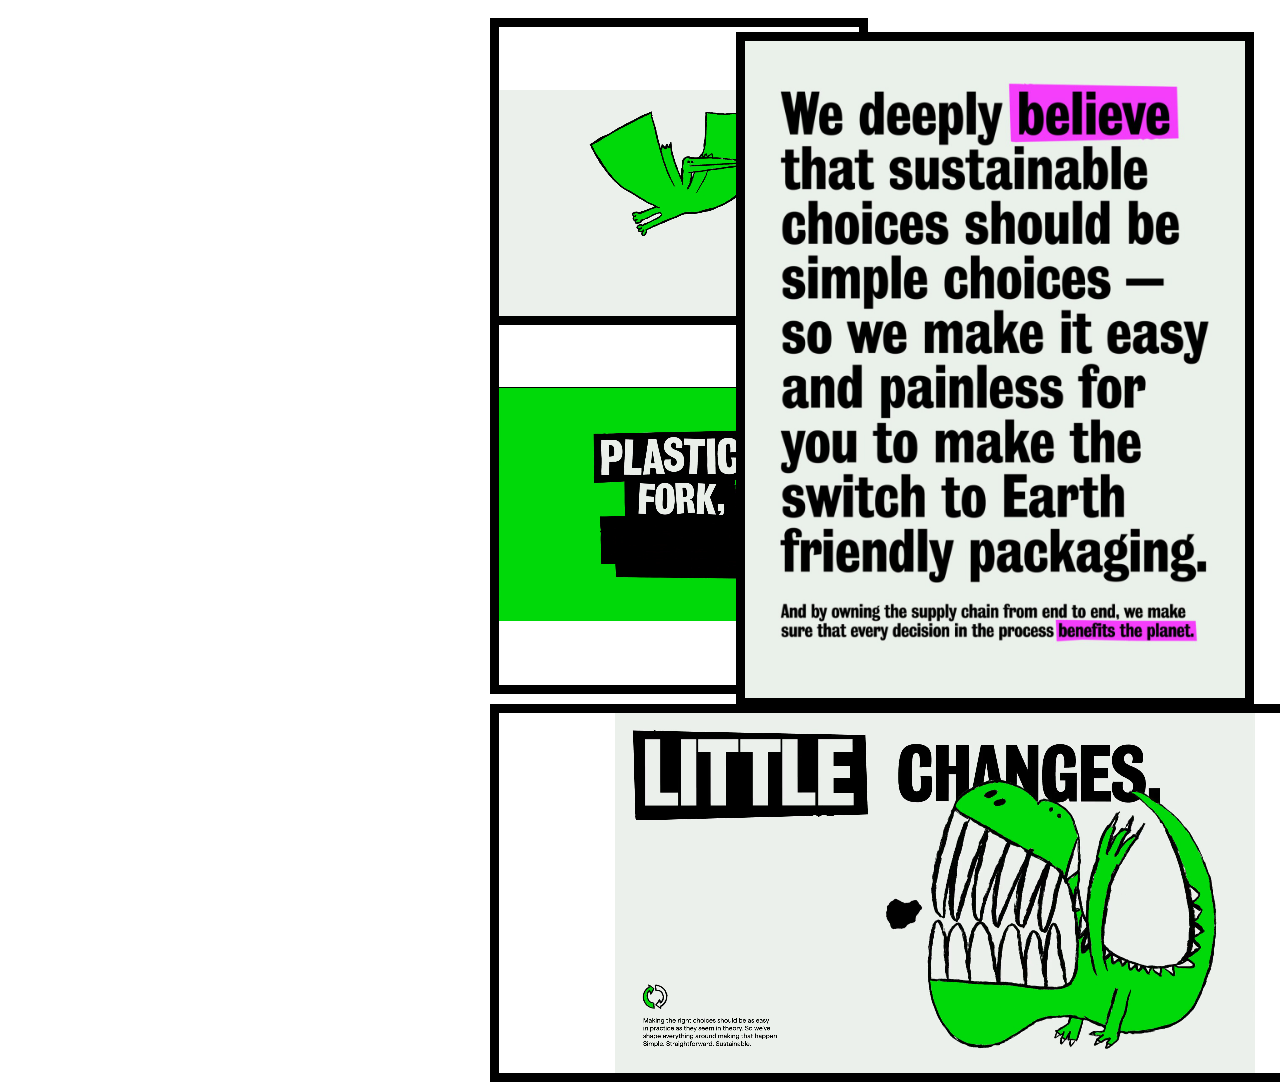
==== Dia3/index.html @ e2a4edea "subido" ====
<!DOCTYPE html>
<html lang="en">
<head>
    <meta charset="UTF-8">
    <meta name="viewport" content="width=device-width, initial-scale=1.0">
    <title>Document</title>
    <link rel="stylesheet" href="style.css">
</head>
<body>
    <div class="video">
        <video class="item1" autoplay muted loop src="videos/video1.mp4" width="360px" height="360px"></video>
        <video class="item2" autoplay muted loop src="videos/video2.mp4" width="360px" height="360px"></video>
        <video class="item3" autoplay muted loop src="videos/video3.mp4" width="872px" height="360px"></video>
    </div>
    <div class="imagenes">
        <img class="img1" src="imagenes/imagen1.jpeg" width="500px" height="657px" alt="">
    </div>
</body>
</html>
---- Dia3/style.css ----
body{
    background-color: linear-gradient();
    margin-left: 480px;
}
.video{
    display: grid;
    gap: 10px;
    padding: 10px;
    border: 20vh;
    align-items: center;
}
.item1{
    border: 9px solid black;
}
.item2{
    border: 9px solid black;
    margin-top: -10vh;
}
.item3{
    border: 9px solid black;
}
.imagenes{
    display: grid;
    grid-template-columns: auto auto;
    margin-top: -117.8vh;
    margin-left: 20vw;
}
.img1{
    border: 9px solid black;
}
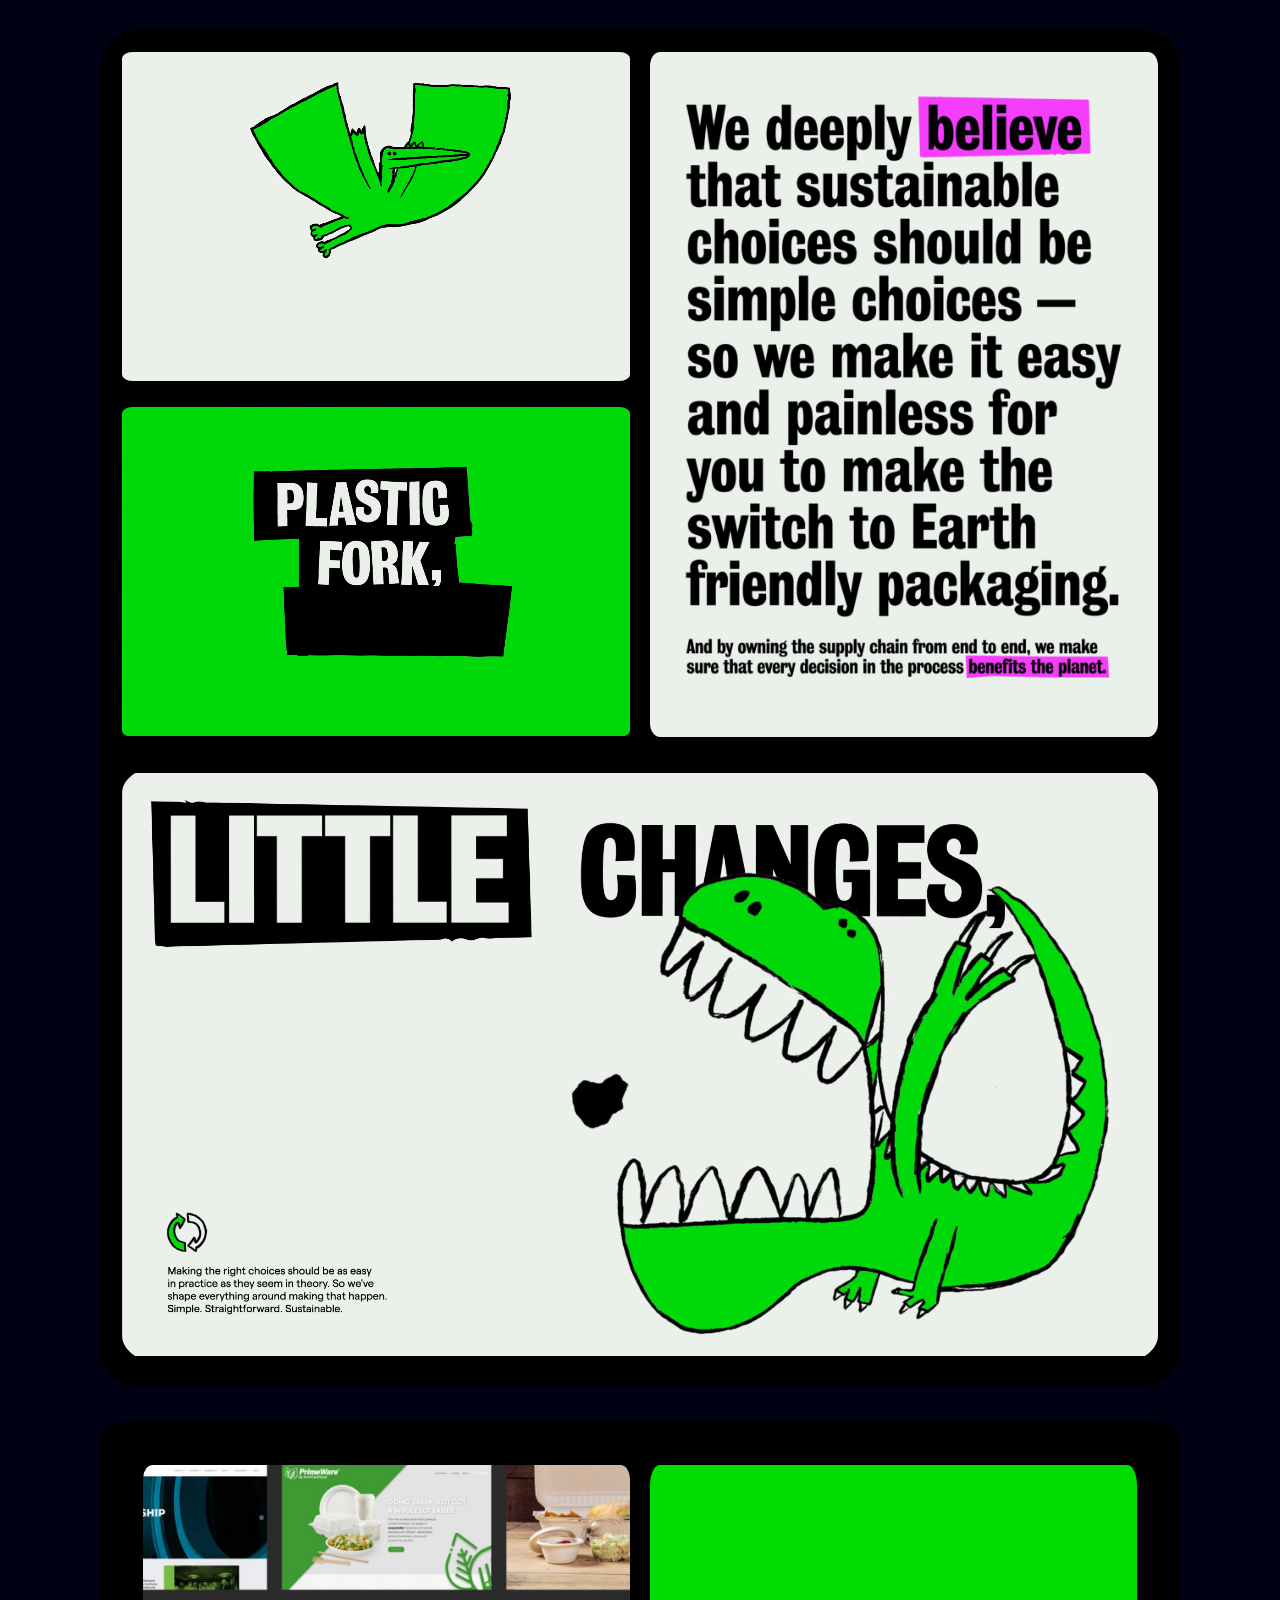
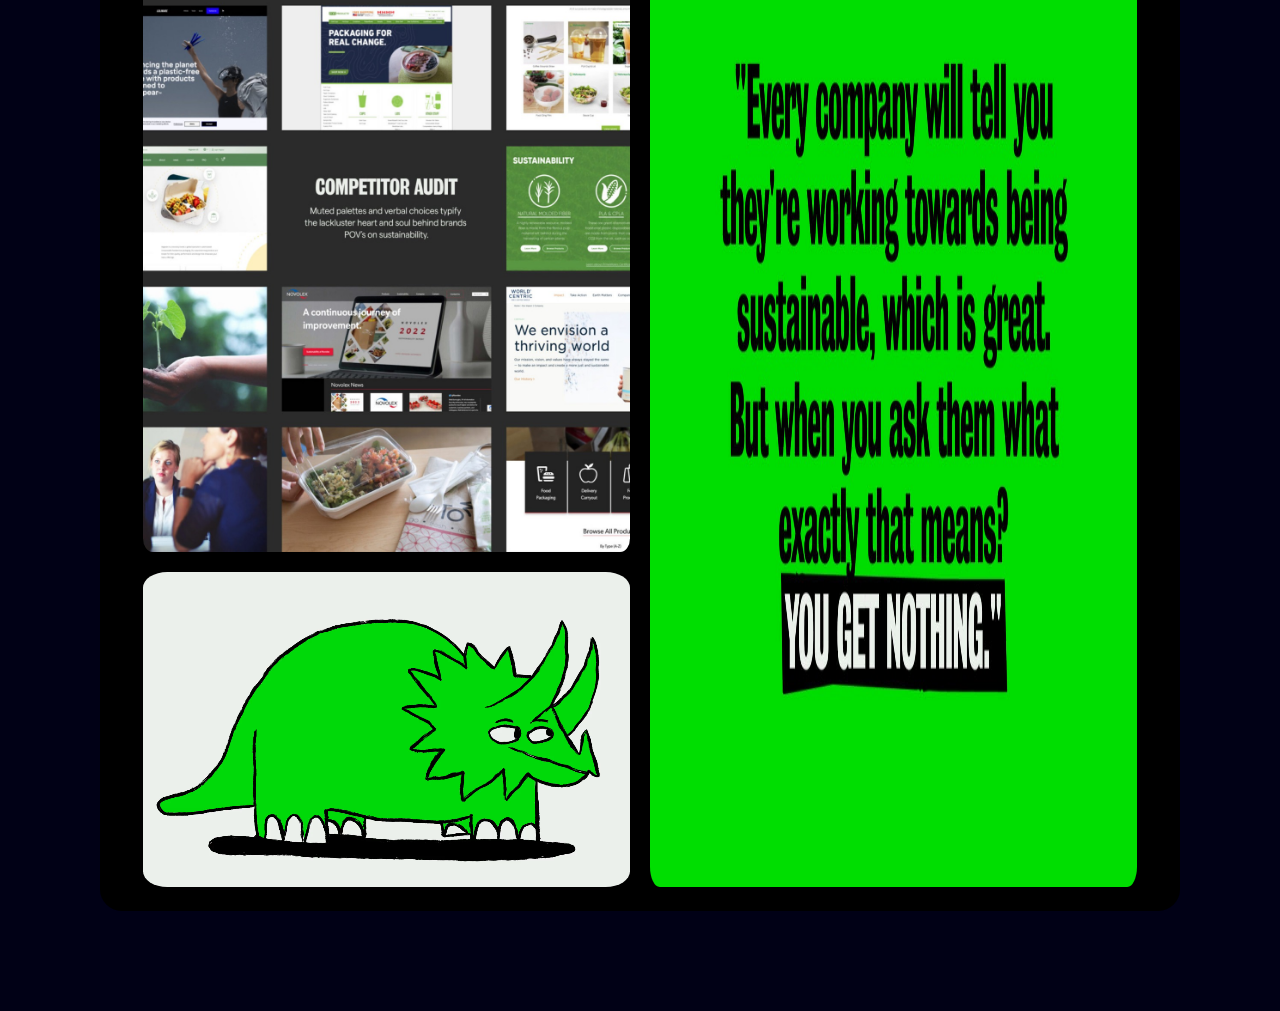
==== commit a484818d: "subido" ====
--- a/Dia3/index.html
+++ b/Dia3/index.html
@@ -3,17 +3,24 @@
 <head>
     <meta charset="UTF-8">
     <meta name="viewport" content="width=device-width, initial-scale=1.0">
-    <title>Document</title>
+    <title>grid and flex</title>
     <link rel="stylesheet" href="style.css">
 </head>
 <body>
-    <div class="video">
-        <video class="item1" autoplay muted loop src="videos/video1.mp4" width="360px" height="360px"></video>
-        <video class="item2" autoplay muted loop src="videos/video2.mp4" width="360px" height="360px"></video>
-        <video class="item3" autoplay muted loop src="videos/video3.mp4" width="872px" height="360px"></video>
-    </div>
-    <div class="imagenes">
-        <img class="img1" src="imagenes/imagen1.jpeg" width="500px" height="657px" alt="">
+    <div class="container">
+        <div class="primero">
+            <video class="video1" autoplay muted loop src="videos/video1.mp4"></video>
+            <img class="img1" src="imagenes/imagen1.jpeg" >
+            <video class="video2" autoplay muted loop src="videos/video2.mp4"></video>
+            <video class="video3" autoplay muted loop src="videos/video3.mp4"></video>
+        </div>
+        <br>
+        <br>
+        <div class="segundo">
+            <img class="img2" src="imagenes/imagen2.jpeg" >
+            <video class="video4" autoplay muted loop src="videos/video4.mp4"></video>
+            <img class="img3" src="imagenes/imagen3.jpeg" >
+        </div>
     </div>
 </body>
 </html>--- a/Dia3/style.css
+++ b/Dia3/style.css
@@ -1,30 +1,80 @@
 body{
-    background-color: linear-gradient();
-    margin-left: 480px;
+    background-color: rgb(1, 1, 22);
+    margin: 100px;
+    margin-top: 30px;
 }
-.video{
+
+.primero{
     display: grid;
-    gap: 10px;
-    padding: 10px;
-    border: 20vh;
-    align-items: center;
+    background-color: black;
+    border-radius: 15px;
+    grid-template-columns: auto auto;
+    padding: 2%;
+    gap: 2%;
+    max-width: 1920px;
+    border-radius: 3%;
 }
-.item1{
-    border: 9px solid black;
+.video1{
+    border-radius: 2%;
+    height: 100%;
+    width: 100%;
 }
-.item2{
-    border: 9px solid black;
-    margin-top: -10vh;
+
+.img1{
+    border-radius: 2%;
+    width: 100%;
+    height: 100%;
+    grid-column-start: 2;
+    grid-row-start: 1;
+    grid-row-end: 3;
+
 }
-.item3{
-    border: 9px solid black;
+.video2{
+    border-radius: 2%;
+    width: 100%;
+    height: 100%;
 }
-.imagenes{
+
+.video3{
+    width: 100%;
+    height: 95%;
+    border-radius: 5%;
+    grid-column-start: 1;
+    grid-column-end: 3;
+    margin-bottom: 5%;
+}
+
+.segundo{
     display: grid;
-    grid-template-columns: auto auto;
-    margin-top: -117.8vh;
-    margin-left: 20vw;
+    background-color: black;
+    border-radius: 2%;
+    padding: 4%;
+    gap: 2%;
+    max-width: 1920px;
 }
-.img1{
-    border: 9px solid black;
+.img2{
+
+    border-radius: 2%;
+    grid-column-start: 1;
+    grid-column-end: 2;
+    width: 100%;
+    height: 100%;
+}
+
+.video4{
+    border-radius: 5%;
+    grid-column-start: 1;
+    grid-column-end: 2;
+    width: 100%;
+    height: 100%;
+}
+
+.img3{
+    border-radius: 2%;
+    grid-column-start: 2;
+    grid-column-end: 3;
+    grid-row-start: 1;
+    grid-row-end: 3;
+    width: 100%;
+    height: 100%;
 }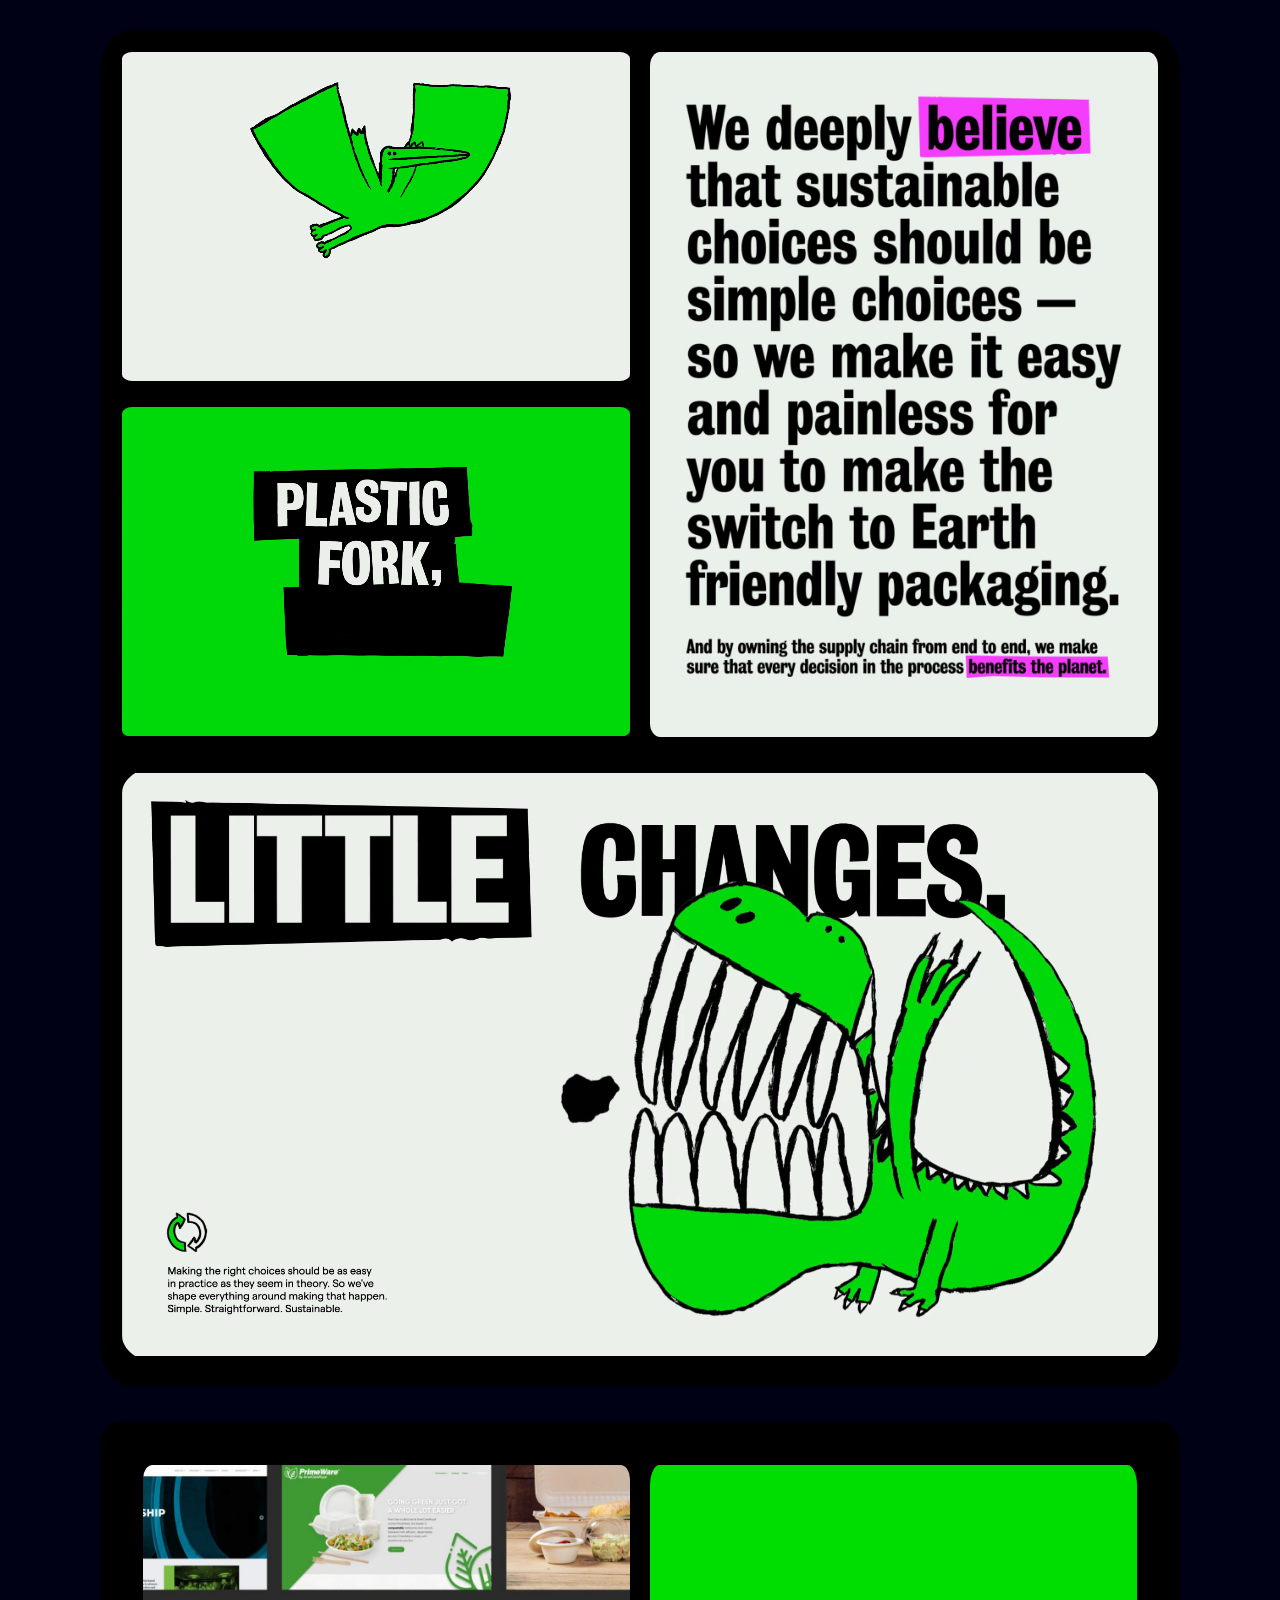
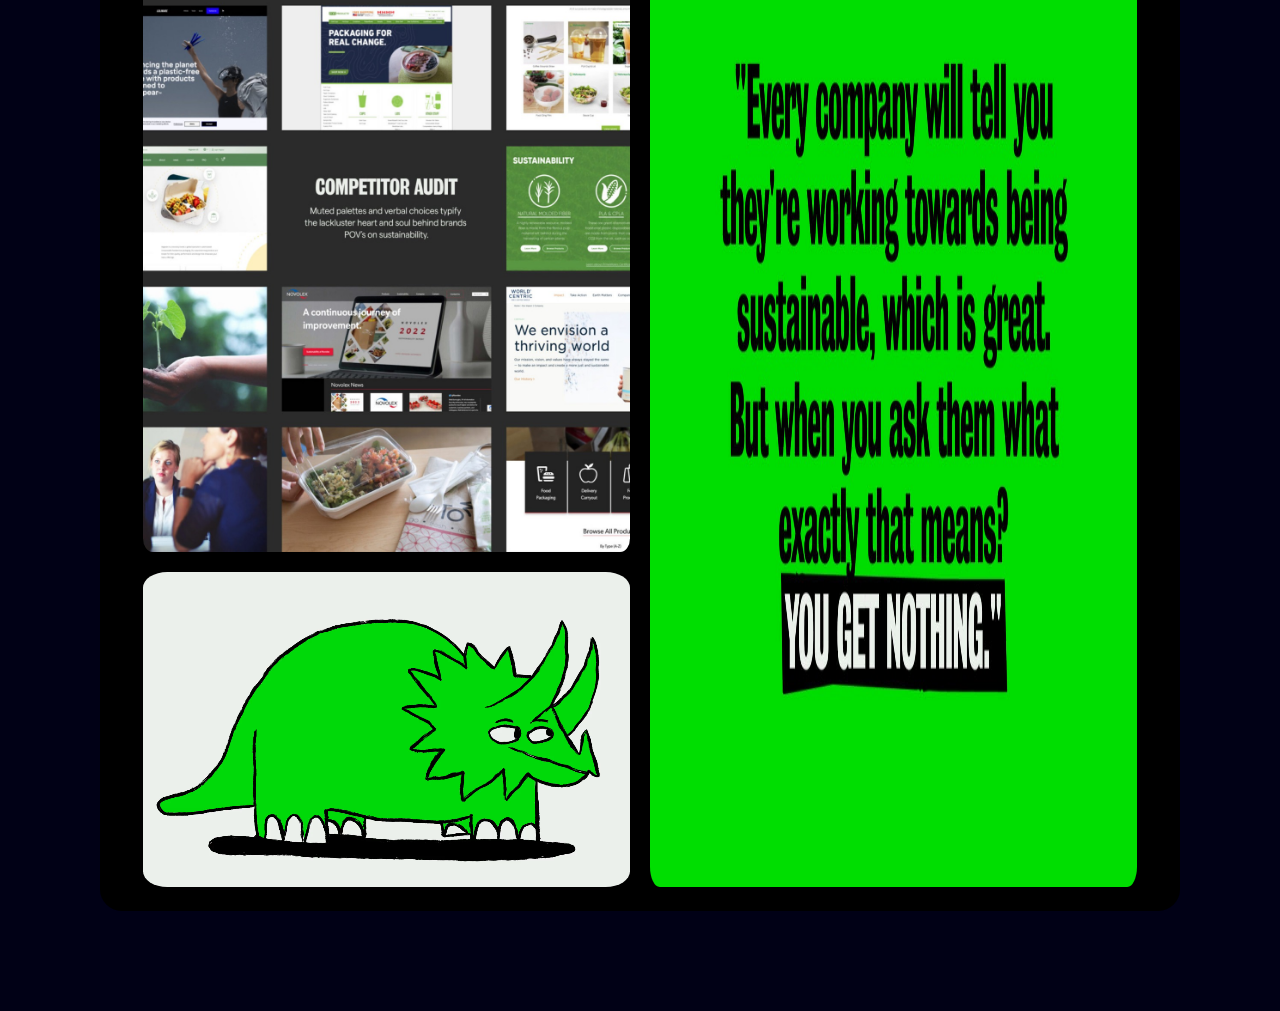
==== commit 47ed2fec: "subido" ====
--- a/Dia3/index.html
+++ b/Dia3/index.html
@@ -3,7 +3,7 @@
 <head>
     <meta charset="UTF-8">
     <meta name="viewport" content="width=device-width, initial-scale=1.0">
-    <title>grid and flex</title>
+    <title>Dino</title>
     <link rel="stylesheet" href="style.css">
 </head>
 <body>
